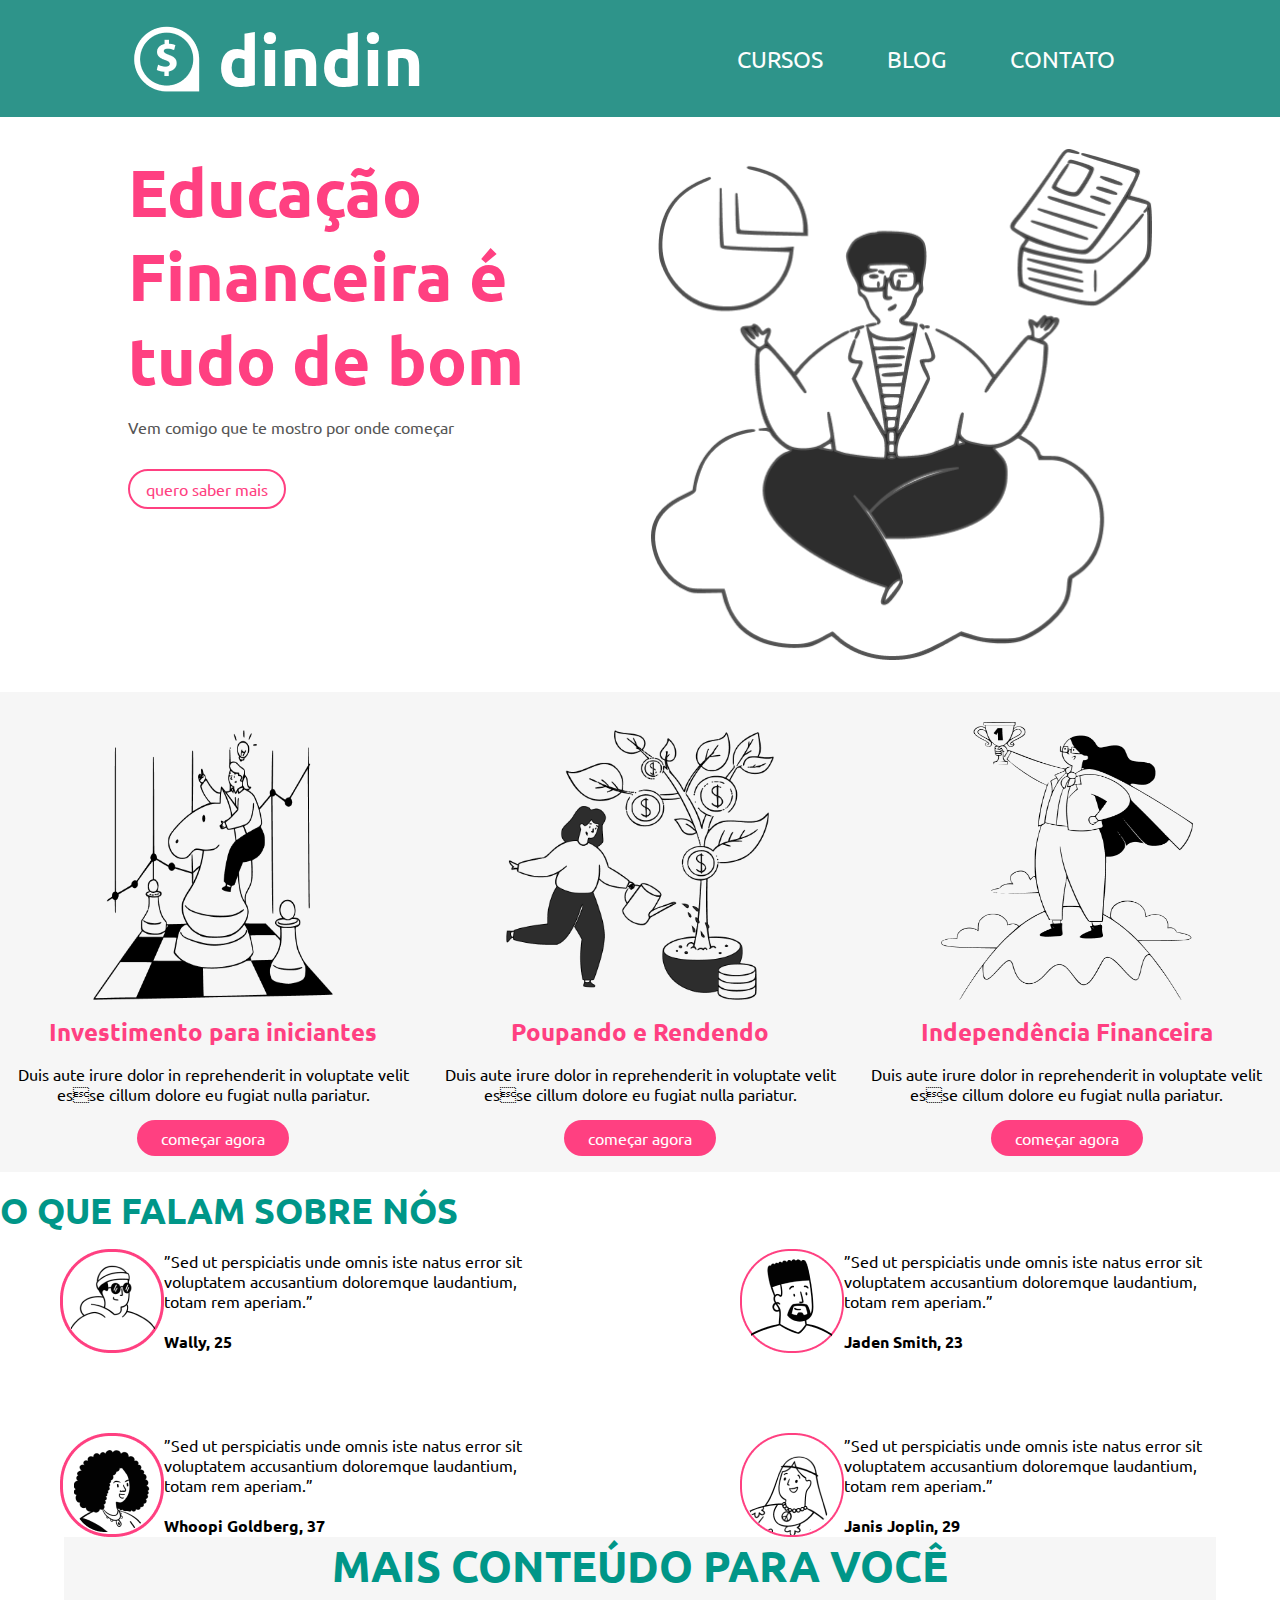
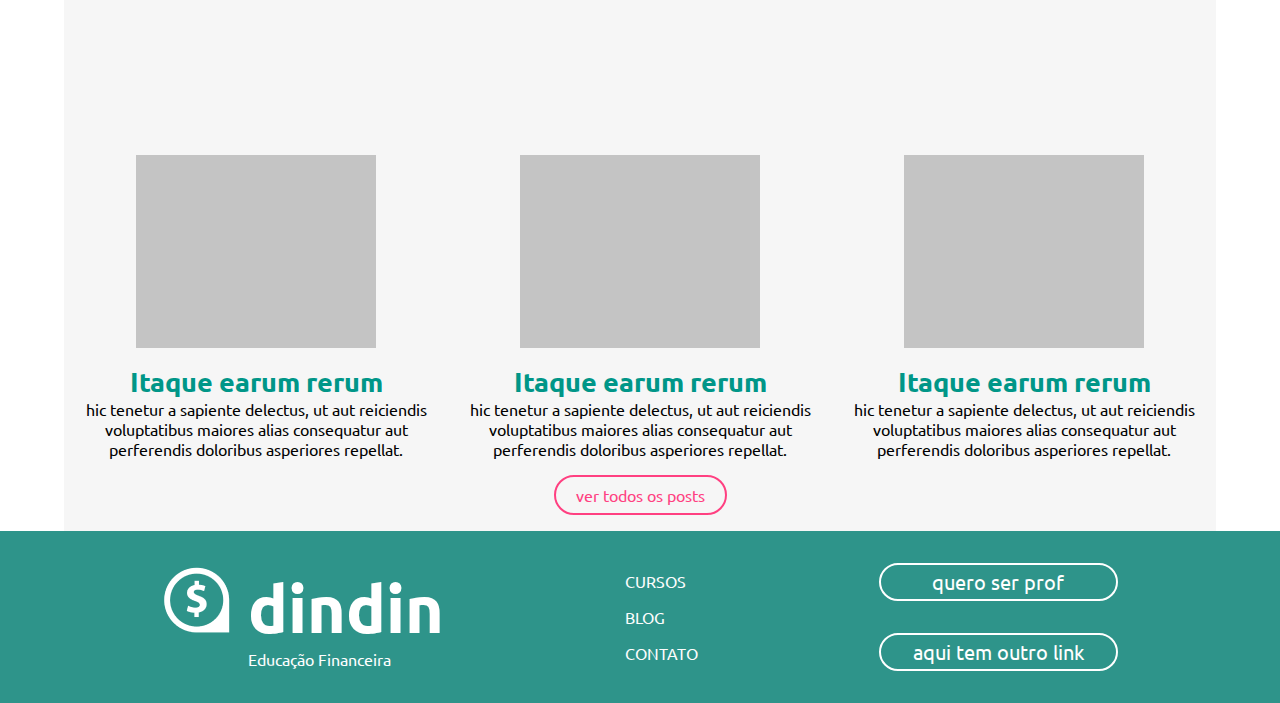
==== index.html @ bd2ef965 "add index.txt e css" ====
<!DOCTYPE html>
<html lang="pt-BR">

<head>
    <meta charset="UTF-8">
    <meta http-equiv="X-UA-Compatible" content="IE=edge">
    <meta name="viewport" content="width=device-width, initial-scale=1.0">
    <meta name="theme-color" content="#ff4081">
    <title>Din Din</title>
    <link rel="stylesheet" href="./css/style.css">
    <link rel="shortcut icon" href="./images/dindin-logo-white.png" type="image/x-icon">
</head>

<body>
    <header>
        <a href="./index.html">
            <div class="logo">
                <img src="./imagens/dindin-logo-white.png" width="69" height="71" />
                <h2>dindin</h2>
            </div>
        </a>
        <nav>
            <ul>
                <li><a href="#">cursos</a></li>
                <li><a href="#">blog</a></li>
                <li><a href="#">contato</a></li>
            </ul>
        </nav>



    </header>
    <main>
        <section class="banner">
            <div class="banner-texto">

                <h1>Educação Financeira
                    é tudo de bom</h1>

                <p>Vem comigo que te mostro
                    por onde começar</p>
                <a href="#">quero saber mais</a>
            </div>
            <img src="./imagens/ilustra-banner.png"  width="501" height="511" />
        </section>

        <section class="cursos">
            <div class="curso-item">
                <img id='img1' src="./imagens/ilustra-poupando.png" width="288" height="270" />
                <h2>Investimento para iniciantes</h2>
                <p>Duis aute irure dolor in reprehenderit in voluptate velit esse cillum dolore eu fugiat nulla pariatur.</p>
                <a href="#">começar agora</a>
            </div>

            <div class="curso-item">
                <img id='img2' src="./imagens/ilustra-investimento.png" width="238" height="270" />
                <h2>Poupando e Rendendo</h2>
                <p>Duis aute irure dolor in reprehenderit in voluptate velit esse cillum dolore eu fugiat nulla pariatur.</p>
                <a href="#">começar agora</a>
            </div>

            <div class="curso-item">
                <img id='img3' src=".//imagens/ilustra-independencia.png" width="187" height="270" />
                <h2>Independência Financeira</h2>
                <p>Duis aute irure dolor in reprehenderit in voluptate velit esse cillum dolore eu fugiat nulla pariatur.</p>
                <a href="#">começar agora</a>
            </div>
        </section>


        <section class="depoimentos">
            <h2>O QUE FALAM SOBRE NÓS</h2>
            <div class="users">
                <div class="user">
                    <img src="./imagens/icon-wally.png" width="104" height="104" />
                    <p>
                        ”Sed ut perspiciatis unde omnis iste natus error sit voluptatem accusantium doloremque laudantium, totam rem aperiam.”
                        <br><br>
                        <b>Wally, 25</b>
                    </p>
                </div>

                <div class="user">
                    <img src="./imagens/icon-jaden.png" width="104" height="104" />
                    <p>”Sed ut perspiciatis unde omnis iste natus error sit voluptatem accusantium doloremque laudantium, totam rem aperiam.”
                        <br><br>
                        <b>Jaden Smith, 23</b>
                    </p>
                </div>

                <div class="user">
                    <img src="./imagens/icon-whoopi.png" width="104" height="104" />
                    <p>”Sed ut perspiciatis unde omnis iste natus error sit voluptatem accusantium doloremque laudantium, totam rem aperiam.”
                        <br><br>
                        <b>Whoopi Goldberg, 37</b>
                    </p>
                </div>

                <div class="user">
                    <img src="./imagens/icon-jane.png" width="104" height="104" />
                    <p>”Sed ut perspiciatis unde omnis iste natus error sit voluptatem accusantium doloremque laudantium, totam rem aperiam.”
                        <br><br>
                        <b>Janis Joplin, 29</b>
                    </p>
                </div>
            </div>

        </section>


        <div class="wrapper-posts">
            <h2>MAIS CONTEÚDO PARA VOCÊ</h2>
            <section class="cursos posts">
                <div class="curso-item post-item">
                    <img id='img1' src="./imagens/blog 01.png" width="319" height="193" />
                    <h2>Itaque earum rerum</h2>
                    <p>hic tenetur a sapiente delectus, ut aut reiciendis voluptatibus maiores alias consequatur aut perferendis doloribus asperiores repellat.</p>
                </div>

                <div class="curso-item post-item">
                    <img id='img1' src=".//imagens/blog 02.png" width="319" height="193" />
                    <h2>Itaque earum rerum</h2>
                    <p>hic tenetur a sapiente delectus, ut aut reiciendis voluptatibus maiores alias consequatur aut perferendis doloribus asperiores repellat.</p>
                </div>

                <div class="curso-item post-item">
                    <img id='img1' src="./imagens/blog 03.png" width="319" height="193" />
                    <h2>Itaque earum rerum</h2>
                    <p>hic tenetur a sapiente delectus, ut aut reiciendis voluptatibus maiores alias consequatur aut perferendis doloribus asperiores repellat.</p>
                </div>
            </section>
            <a href="#">ver todos os posts</a>

        </div>
    </main>

    <footer>
        <a href="./index.html">
            <div class="footer-logo">
                <img src="./imagens/dindin-logo-white.png" width="69" height="71" />
                <div>
                    <h2>dindin</h2>
                    <p>Educação Financeira</p>
                </div>
            </div>
        </a>
        <div class="footer-menus">
            <nav>
                <ul>
                    <li><a href="#">cursos</a></li>
                    <li><a href="#">blog</a></li>
                    <li><a href="#">contato</a></li>
                </ul>
            </nav>
        </div>

        <div class="footer-links">
            <a href="#">quero ser prof</a>
            <a href="#">aqui tem outro link</a>
        </div>
    </footer>
</body>

</html>
---- css/style.css ----
@import url("https://fonts.googleapis.com/css2?family=Nunito:wght@300;400;500;700&family=Ubuntu:wght@400;500;700&display=swap");
* {
  margin: 0;
  padding: 0;
  font-family: "Ubuntu";
  box-sizing: border-box;
  text-decoration: none;
}

header {
  background-color: #2e948a;
  display: flex;
  justify-content: space-around;
  height: 117px;
}

.logo {
  display: flex;
  justify-content: space-between;
  align-items: center;
}

.logo h2 {
  font-family: "Ubuntu";
  font-weight: 700px;
  font-size: 69px;
  color: #fff;
  margin: 16px;
}

nav {
  display: flex;
  align-items: center;
  justify-content: center;
}
nav ul {
  list-style: none;
  display: flex;
  justify-content: space-around;
}

nav li {
  margin: 32px;
}

nav li a {
  font-family: "Ubuntu";
  font-size: 23px;
  font-weight: 700px;
  text-decoration: none;
  color: #fdfdfd;
  text-transform: uppercase;
}

main {
  display: flex;
  flex-direction: column;
  justify-content: center;
  align-items: center;
}

.banner {
  width: 80%;
  display: flex;
  justify-content: space-around;
  padding: 32px 0;
}

.banner-texto {
  display: flex;
  flex-direction: column;
  justify-content: start;
  align-items: start;
}

.banner-texto h1 {
  font-size: 66px;
  font-weight: 700px;
  color: #ff4081;
}

.banner-texto p {
  font-family: "Ubuntu";
  font-size: 16px;
  font-weight: 400px;
  color: #555555;
  margin: 16px 0 32px 0;
}

.banner-texto a {
  font-family: "Ubuntu";
  font-size: 16px;
  font-weight: 400px;
  color: #ff4081;
  text-decoration: none;
  border: 2px solid #ff4081;
  padding: 8px 16px;
  border-radius: 61px;
}

.cursos {
  display: flex;
  align-items: center;
  justify-content: center;
  background-color: #f6f6f6;
}

.curso-item {
  height: 480px;
  display: flex;
  flex-direction: column;
  justify-content: flex-end;
  align-items: center;
}

.curso-item img {
  width: 160px;
  margin-bottom: 16px;
}

.curso-item h2 {
  font-family: "Ubuntu";
  font-size: 24px;
  font-weight: 700px;
  color: #ff4081;
  text-align: center;
  margin-bottom: 16px;
}

.curso-item p {
  font-family: "Ubuntu";
  font-size: 16px;
  font-weight: 300px;
  color: #000;
  text-align: center;
  margin-bottom: 16px;
}

.curso-item a {
  font-family: "Ubuntu";
  font-size: 16px;
  font-weight: 400px;
  color: #fff;
  background-color: #ff4081;
  text-align: center;
  margin-bottom: 16px;
  padding: 8px 24px;
  border-radius: 61px;
  text-decoration: none;
}

.depoimentos {
  width: 80;
  display: flex;
  flex-direction: column;
}

.depoimentos h2 {
  font-family: "Ubuntu";
  font-size: 36px;
  font-weight: 700px;
  color: #009688;
  margin: 16px 0;
}

.users {
  display: flex;
  justify-content: space-around;
  flex-wrap: wrap;
  gap: 80px;
}

.user {
  width: 480px;
  display: flex;
  justify-content: center;
  align-items: center;
}

.wrapper-posts {
  width: 100;
  display: flex;
  flex-direction: column;
  justify-content: center;
  align-items: center;
  background-color: #f6f6f6;
}

.wrapper-posts h2 {
  font-family: "Ubuntu";
  font-size: 43px;
  font-weight: 700;
  color: #009688;
  margin: 1px;
}

.wrapper-posts .posts {
  width: 90vw;
  align-items: flex-start;
  justify-content: space-around;
}

.wrapper-posts a {
  font-family: "Ubuntu";
  font-size: 16px;
  font-weight: 400;
  color: #ff4081;
  border: 2px solid #ff4081;
  text-align: center;
  margin-bottom: 16px;
  padding: 8px 20px;
  border-radius: 3.8rem;
  text-decoration: none;
  background-color: transparent;
}

.post-item {
  width: 672px;
  display: flex;
  flex-direction: column;
}

.post-item img {
  width: 208px;
}

#img1 {
  width: 240px;
  margin-bottom: 16px;
  border-radius: 0px;
}
#img2 {
  width: 268px;
  margin-bottom: 16px;
  border-radius: 0px;
}
#img3 {
  width: 252px;
  height: 278px;
  margin-bottom: 16px;
  border-radius: 0px;
}

.post-item h2 {
  font-family: "Ubuntu";
  font-size: 27px;
  font-weight: 700;
  color: #009688;
  margin: 0;
}

footer {
  background-color: #2e948a;
  display: flex;
  align-items: center;
  justify-content: space-around;
  padding: 16px 80px;
}

.footer-logo {
  display: flex;
  color: #fff;
  gap: 16px;
}

.footer-logo h2 {
  font-size: 66px;
}

.footer-menus ul {
  display: block;
}

.footer-menus li {
  margin: 16px;
}

.footer-menus a {
  text-decoration: none;
  font-weight: 400;
  font-size: 16px;
}

.footer-links {
  display: flex;
  flex-direction: column;
}

.footer-links a {
  font-size: 20px;
  color: #fff;
  text-decoration: none;
  margin: 16px 0;
  border: 2px solid #fff;
  text-align: center;
  padding: 4px 32px;
  border-radius: 61px;
}
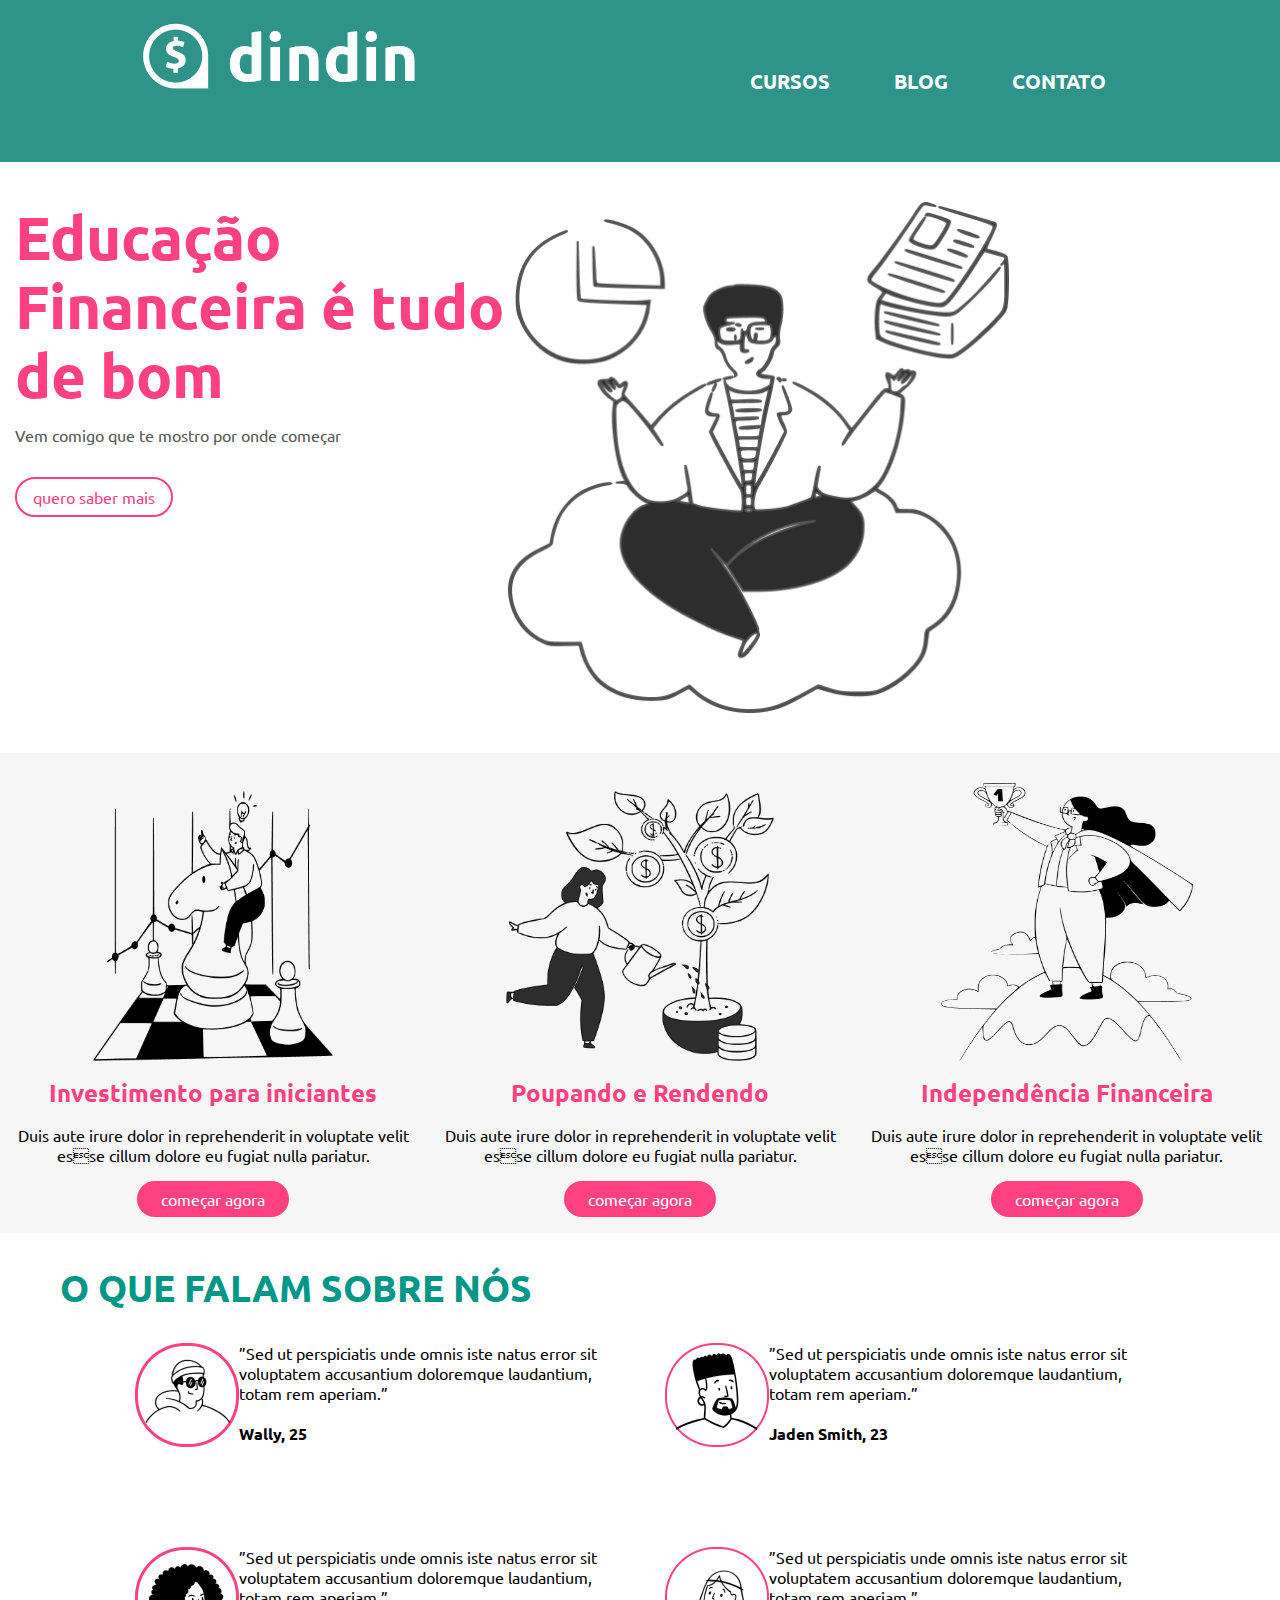
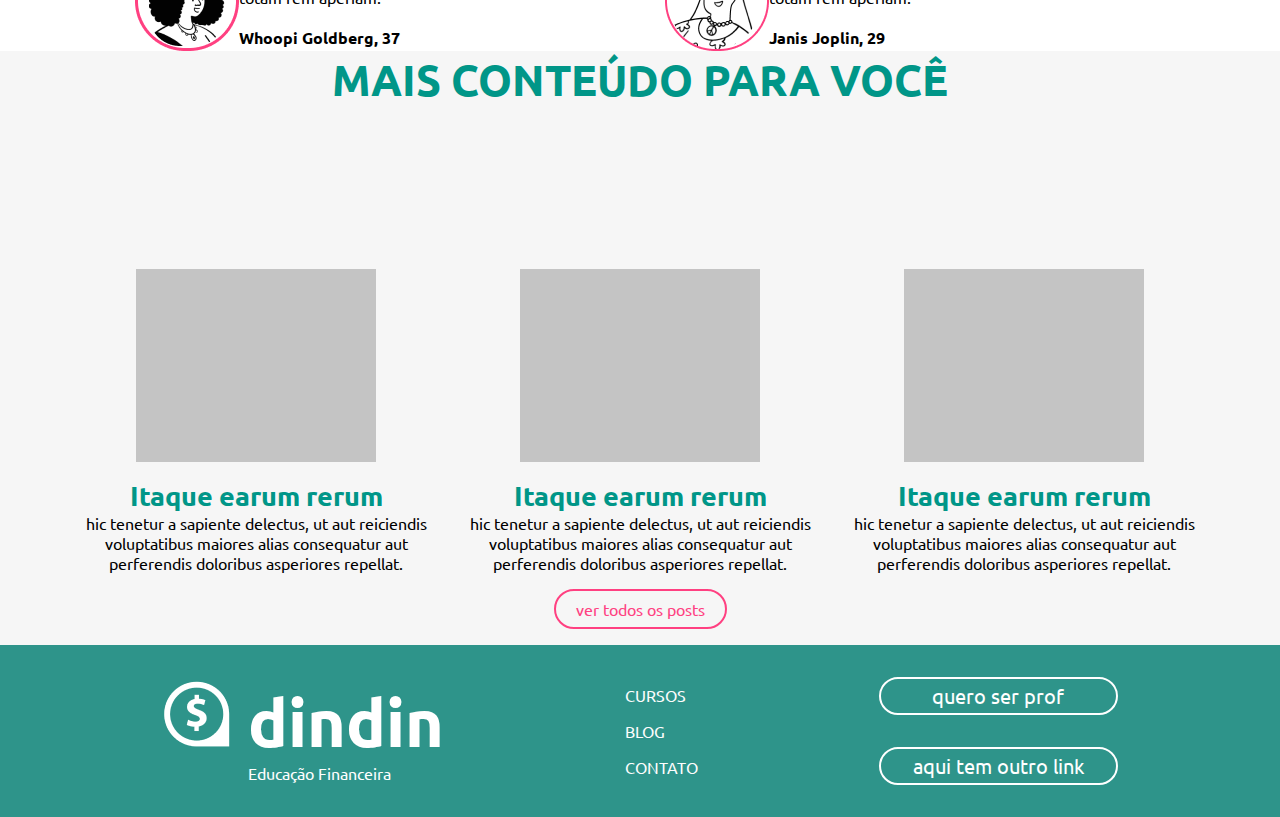
==== commit 31e39ed5: "add index.txt e css" ====
--- a/index.html
+++ b/index.html
@@ -21,9 +21,9 @@
         </a>
         <nav>
             <ul>
-                <li><a href="#">cursos</a></li>
-                <li><a href="#">blog</a></li>
-                <li><a href="#">contato</a></li>
+                <li><a href="cursos.html">cursos</a></li>
+                <li><a href="blog.html">blog</a></li>
+                <li><a href="contato.html">contato</a></li>
             </ul>
         </nav>
 
@@ -73,8 +73,7 @@
             <div class="users">
                 <div class="user">
                     <img src="./imagens/icon-wally.png" width="104" height="104" />
-                    <p>
-                        ”Sed ut perspiciatis unde omnis iste natus error sit voluptatem accusantium doloremque laudantium, totam rem aperiam.”
+                    <p>”Sed ut perspiciatis unde omnis iste natus error sit voluptatem accusantium doloremque laudantium, totam rem aperiam.”
                         <br><br>
                         <b>Wally, 25</b>
                     </p>
@@ -118,7 +117,7 @@
                 </div>
 
                 <div class="curso-item post-item">
-                    <img id='img1' src=".//imagens/blog 02.png" width="319" height="193" />
+                    <img id='img1' src="./imagens/blog 02.png" width="319" height="193" />
                     <h2>Itaque earum rerum</h2>
                     <p>hic tenetur a sapiente delectus, ut aut reiciendis voluptatibus maiores alias consequatur aut perferendis doloribus asperiores repellat.</p>
                 </div>
@@ -147,9 +146,9 @@
         <div class="footer-menus">
             <nav>
                 <ul>
-                    <li><a href="#">cursos</a></li>
-                    <li><a href="#">blog</a></li>
-                    <li><a href="#">contato</a></li>
+                    <li><a href="cursos.html">cursos</a></li>
+                    <li><a href="blog.html">blog</a></li>
+                    <li><a href="contato.html">contato</a></li>
                 </ul>
             </nav>
         </div>
--- a/css/style.css
+++ b/css/style.css
@@ -11,7 +11,7 @@
   background-color: #2e948a;
   display: flex;
   justify-content: space-around;
-  height: 117px;
+  height: 18vh;
 }
 
 .logo {
@@ -22,10 +22,10 @@
 
 .logo h2 {
   font-family: "Ubuntu";
-  font-weight: 700px;
-  font-size: 69px;
+  font-weight: 700;
+  font-size: 4rem;
   color: #fff;
-  margin: 16px;
+  margin: 1rem;
 }
 
 nav {
@@ -33,6 +33,7 @@
   align-items: center;
   justify-content: center;
 }
+
 nav ul {
   list-style: none;
   display: flex;
@@ -40,33 +41,28 @@
 }
 
 nav li {
-  margin: 32px;
+  margin: 2rem;
 }
 
 nav li a {
   font-family: "Ubuntu";
-  font-size: 23px;
-  font-weight: 700px;
+  font-size: 1.25rem;
+  font-weight: 700;
   text-decoration: none;
   color: #fdfdfd;
   text-transform: uppercase;
 }
 
-main {
-  display: flex;
-  flex-direction: column;
-  justify-content: center;
-  align-items: center;
-}
-
 .banner {
   width: 80%;
   display: flex;
   justify-content: space-around;
-  padding: 32px 0;
+  padding: 40px 15px;
 }
 
 .banner-texto {
+  left: 206px;
+  top: 242px;
   display: flex;
   flex-direction: column;
   justify-content: start;
@@ -74,7 +70,10 @@
 }
 
 .banner-texto h1 {
-  font-size: 66px;
+  left:206;
+  top: 242px;
+  line-height: 69px;
+  font-size: 60px;
   font-weight: 700px;
   color: #ff4081;
 }
@@ -157,25 +156,27 @@
 
 .depoimentos h2 {
   font-family: "Ubuntu";
-  font-size: 36px;
+  font-size: 37px;
   font-weight: 700px;
   color: #009688;
-  margin: 16px 0;
+  margin: 32px 60px;
 }
 
 .users {
-  display: flex;
-  justify-content: space-around;
+  text-align: left;
+  display: flex;
+  justify-content: center;
   flex-wrap: wrap;
-  gap: 80px;
-}
-
-.user {
+  gap: 100px 50px;
+}
+
+.user  {
+  text-align: left;
   width: 480px;
   display: flex;
-  justify-content: center;
-  align-items: center;
-}
+  align-items: left;
+  }
+
 
 .wrapper-posts {
   width: 100;
@@ -209,7 +210,7 @@
   text-align: center;
   margin-bottom: 16px;
   padding: 8px 20px;
-  border-radius: 3.8rem;
+  border-radius: 61px;
   text-decoration: none;
   background-color: transparent;
 }
